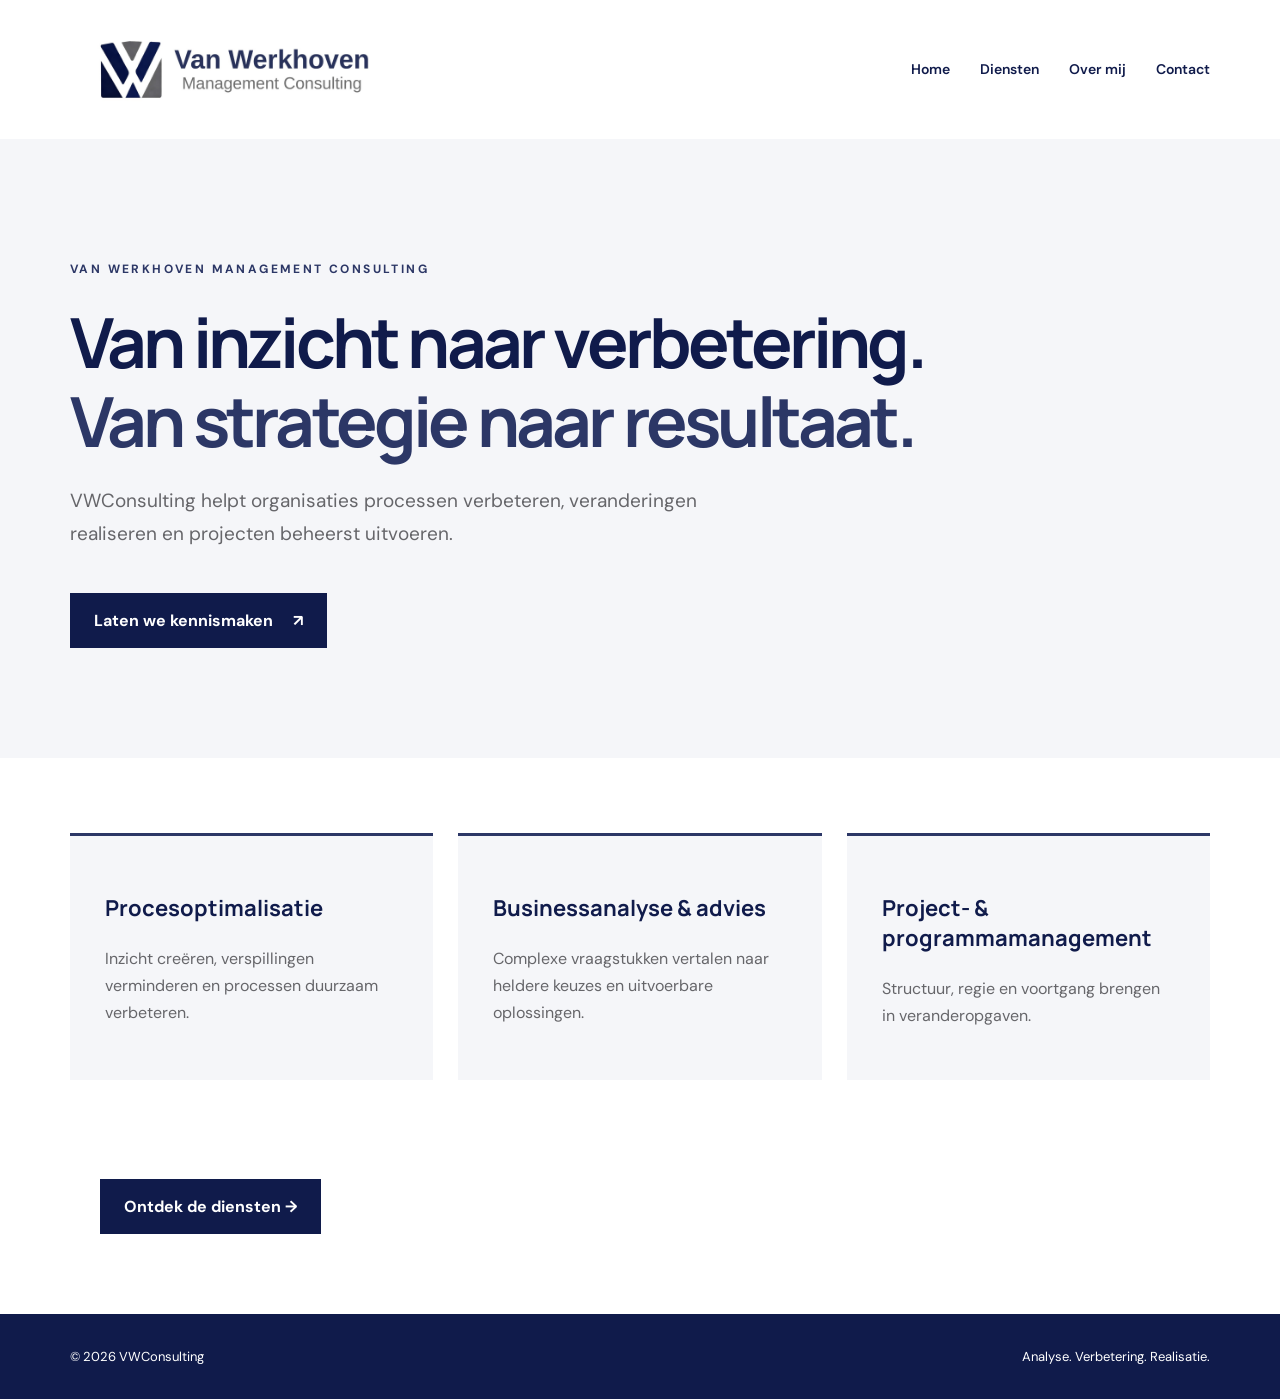
==== index.html @ 53235c84 "Eerste versie van de website vwconsulting.nl Co-Authored-By: Claude Opus 5.5 <noreply@anthropic.com>" ====
<!doctype html><html lang="nl"><head><meta charset="utf-8"><meta name="viewport" content="width=device-width,initial-scale=1"><meta name="description" content="VWConsulting helpt organisaties processen verbeteren, veranderingen realiseren en projecten beheerst uitvoeren."><title>Home | VWConsulting</title><link rel="stylesheet" href="assets/style.css"></head><body><header class="header"><a class="brand" href="index.html"><img class="brandlogo" src="assets/logo-vwconsulting.png" alt="Van Werkhoven Management Consulting"></a><button class="menu" aria-label="Menu openen" aria-expanded="false">☰</button><nav><a href="index.html">Home</a><a href="diensten.html">Diensten</a><a href="over-mij.html">Over mij</a><a href="contact.html">Contact</a></nav></header><main><section class="hero"><p class="eyebrow">VAN WERKHOVEN MANAGEMENT CONSULTING</p><h1>Van inzicht naar verbetering.<br><em>Van strategie naar resultaat.</em></h1><p class="lead">VWConsulting helpt organisaties processen verbeteren, veranderingen realiseren en projecten beheerst uitvoeren.</p><a class="button" href="contact.html">Laten we kennismaken <span>↗</span></a></section><section class="grid"><article><h3>Procesoptimalisatie</h3><p>Inzicht creëren, verspillingen verminderen en processen duurzaam verbeteren.</p></article><article><h3>Businessanalyse & advies</h3><p>Complexe vraagstukken vertalen naar heldere keuzes en uitvoerbare oplossingen.</p></article><article><h3>Project- & programmamanagement</h3><p>Structuur, regie en voortgang brengen in veranderopgaven.</p></article></section><p><a class="button" href="diensten.html">Ontdek de diensten →</a></p></main><footer><span>© <span id="year"></span> VWConsulting</span><span>Analyse. Verbetering. Realisatie.</span></footer><script src="assets/app.js"></script></body></html>
---- assets/style.css ----
@import url('https://fonts.googleapis.com/css2?family=DM+Sans:wght@400;500;600;700&family=Manrope:wght@400;500;600;700;800&display=swap');:root{--ink:#101b4b;--muted:#66666a;--accent:#2c3766;--bg:#f5f6f9}*{box-sizing:border-box}html{scroll-behavior:smooth}body{margin:0;color:var(--ink);background:white;font-family:"DM Sans",Arial,sans-serif}a{color:inherit;text-decoration:none}.header{max-width:1200px;margin:auto;padding:28px 30px;display:flex;align-items:center;justify-content:space-between;gap:24px}.brand{display:flex;align-items:center;gap:12px;font-weight:800;letter-spacing:.14em;font-size:15px}.brandmark{display:grid;place-items:center;width:49px;height:49px;background:var(--ink);color:#fff;font-size:20px;letter-spacing:-.08em}.brand small{display:block;letter-spacing:.06em;font-size:10px;font-weight:500;color:var(--muted);margin-top:4px}.header nav{display:flex;gap:30px;font-size:14px;font-weight:600}.header nav a:hover{color:var(--accent)}.menu{display:none}.hero{background:var(--bg);padding:110px max(30px,calc((100vw - 1140px)/2));min-height:550px}.eyebrow{font-size:12px;font-weight:700;letter-spacing:.2em;color:var(--accent)}h1,h2,h3{font-family:Manrope,Arial,sans-serif}h1{font-size:clamp(38px,5.4vw,76px);line-height:1.15;letter-spacing:-.055em;margin:25px 0}h1 em{font-style:normal;color:var(--accent)}.lead{font-size:19px;line-height:1.7;max-width:690px;color:var(--muted)}.button,button[type=submit]{display:inline-flex;gap:20px;align-items:center;background:var(--ink);color:white;border:0;padding:17px 24px;font-weight:700;margin-top:24px;cursor:pointer}.button:hover,button[type=submit]:hover{background:var(--accent)}.grid,.profile,.contact{max-width:1200px;margin:75px auto;padding:0 30px;display:grid;gap:25px}.grid{grid-template-columns:repeat(auto-fit,minmax(240px,1fr))}.grid article{padding:35px;background:var(--bg);border-top:3px solid var(--accent)}h3{font-size:22px}.grid p,.profile p,.contact p{line-height:1.7;color:var(--muted)}main>.button,main>p{max-width:1140px;margin:0 auto 80px;padding:0 30px}.profile,.contact{grid-template-columns:1fr 1fr;align-items:start}.placeholder{min-height:320px;display:grid;place-items:center;background:#dce5ea;color:var(--muted)}label{display:block;font-weight:600;margin-bottom:17px}input:not([type=checkbox]),textarea{display:block;width:100%;padding:14px;border:1px solid #b9c4cd;margin-top:8px;font:inherit}label.consent{font-size:13px;font-weight:400;display:flex;align-items:start;gap:8px}footer{background:var(--ink);color:white;padding:34px max(30px,calc((100vw - 1140px)/2));display:flex;justify-content:space-between;font-size:13px}@media(max-width:700px){.header{padding:20px}.menu{display:block;border:0;background:none;font-size:26px}.header nav{display:none;position:absolute;top:85px;left:0;right:0;background:white;z-index:3;padding:25px;flex-direction:column;box-shadow:0 12px 20px #0001}.header nav.open{display:flex}.hero{padding:70px 24px;min-height:0}.profile,.contact{grid-template-columns:1fr}footer{gap:15px;flex-direction:column}}
.brandlogo{display:block;width:min(330px,49vw);height:auto}.header{min-height:100px}@media(max-width:700px){.brandlogo{width:min(235px,65vw)}}
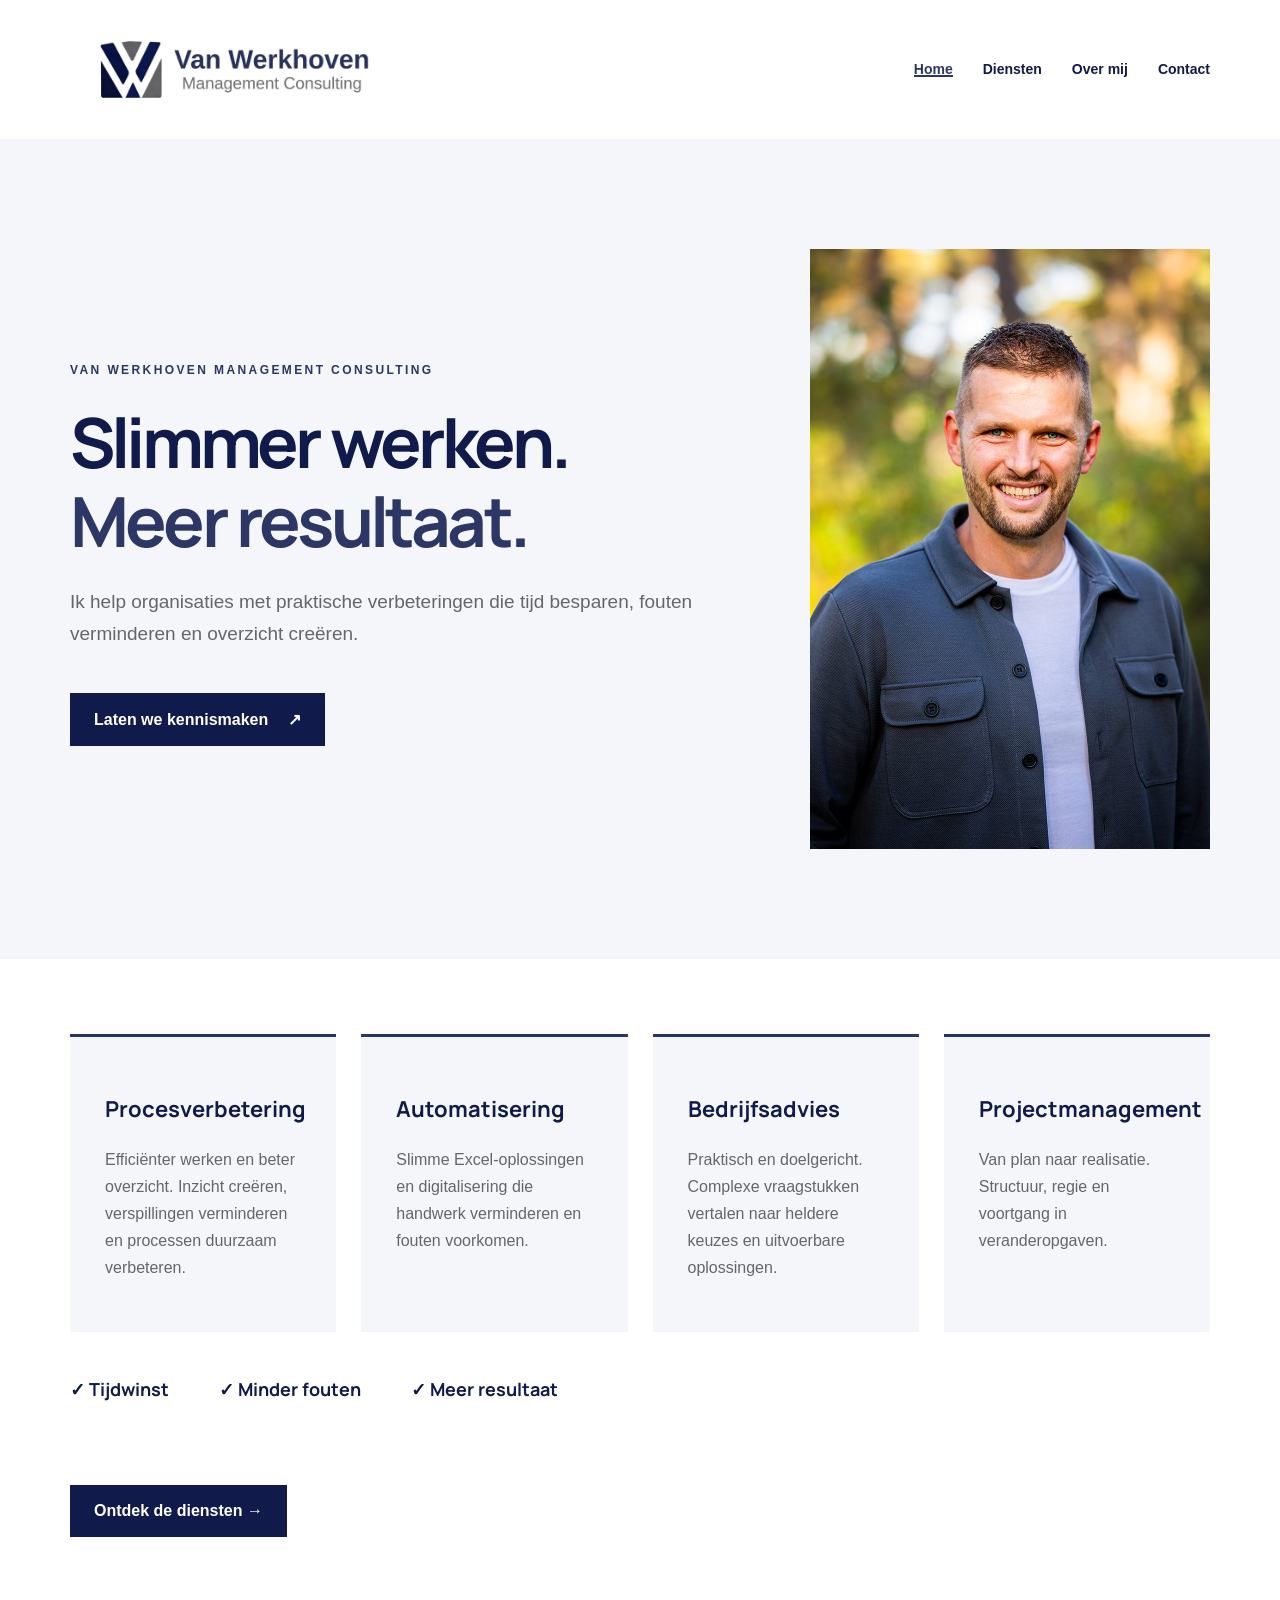
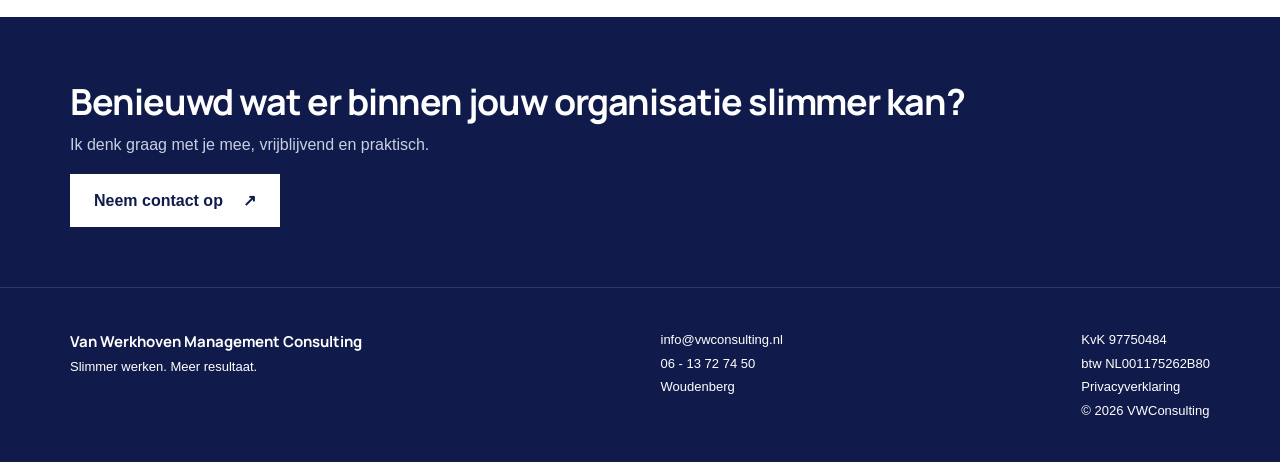
==== commit 87d26e25: "Profielfoto, advertentieteksten, bedrijfsgegevens, privacyverklaring en Web3Forms-formulier Co-Autho" ====
--- a/index.html
+++ b/index.html
@@ -1 +1,63 @@
-<!doctype html><html lang="nl"><head><meta charset="utf-8"><meta name="viewport" content="width=device-width,initial-scale=1"><meta name="description" content="VWConsulting helpt organisaties processen verbeteren, veranderingen realiseren en projecten beheerst uitvoeren."><title>Home | VWConsulting</title><link rel="stylesheet" href="assets/style.css"></head><body><header class="header"><a class="brand" href="index.html"><img class="brandlogo" src="assets/logo-vwconsulting.png" alt="Van Werkhoven Management Consulting"></a><button class="menu" aria-label="Menu openen" aria-expanded="false">☰</button><nav><a href="index.html">Home</a><a href="diensten.html">Diensten</a><a href="over-mij.html">Over mij</a><a href="contact.html">Contact</a></nav></header><main><section class="hero"><p class="eyebrow">VAN WERKHOVEN MANAGEMENT CONSULTING</p><h1>Van inzicht naar verbetering.<br><em>Van strategie naar resultaat.</em></h1><p class="lead">VWConsulting helpt organisaties processen verbeteren, veranderingen realiseren en projecten beheerst uitvoeren.</p><a class="button" href="contact.html">Laten we kennismaken <span>↗</span></a></section><section class="grid"><article><h3>Procesoptimalisatie</h3><p>Inzicht creëren, verspillingen verminderen en processen duurzaam verbeteren.</p></article><article><h3>Businessanalyse & advies</h3><p>Complexe vraagstukken vertalen naar heldere keuzes en uitvoerbare oplossingen.</p></article><article><h3>Project- & programmamanagement</h3><p>Structuur, regie en voortgang brengen in veranderopgaven.</p></article></section><p><a class="button" href="diensten.html">Ontdek de diensten →</a></p></main><footer><span>© <span id="year"></span> VWConsulting</span><span>Analyse. Verbetering. Realisatie.</span></footer><script src="assets/app.js"></script></body></html>+<!doctype html>
+<html lang="nl">
+<head>
+<meta charset="utf-8">
+<meta name="viewport" content="width=device-width,initial-scale=1">
+<meta name="description" content="Van Werkhoven Management Consulting helpt organisaties met praktische verbeteringen die tijd besparen, fouten verminderen en overzicht creëren.">
+<title>Home | VWConsulting</title>
+<link rel="stylesheet" href="assets/style.css">
+</head>
+<body>
+<header class="header">
+  <a class="brand" href="index.html"><img class="brandlogo" src="assets/logo-vwconsulting.png" alt="Van Werkhoven Management Consulting"></a>
+  <button class="menu" aria-label="Menu openen" aria-expanded="false">☰</button>
+  <nav><a href="index.html" aria-current="page">Home</a><a href="diensten.html">Diensten</a><a href="over-mij.html">Over mij</a><a href="contact.html">Contact</a></nav>
+</header>
+<main>
+<section class="hero hero-photo">
+  <div>
+    <p class="eyebrow">VAN WERKHOVEN MANAGEMENT CONSULTING</p>
+    <h1>Slimmer werken.<br><em>Meer resultaat.</em></h1>
+    <p class="lead">Ik help organisaties met praktische verbeteringen die tijd besparen, fouten verminderen en overzicht creëren.</p>
+    <a class="button" href="contact.html">Laten we kennismaken <span>↗</span></a>
+  </div>
+  <img class="portrait" src="assets/johan-van-werkhoven.jpg" alt="Johan van Werkhoven" width="800" height="1200">
+</section>
+<section class="grid">
+  <article><h3>Procesverbetering</h3><p>Efficiënter werken en beter overzicht. Inzicht creëren, verspillingen verminderen en processen duurzaam verbeteren.</p></article>
+  <article><h3>Automatisering</h3><p>Slimme Excel-oplossingen en digitalisering die handwerk verminderen en fouten voorkomen.</p></article>
+  <article><h3>Bedrijfsadvies</h3><p>Praktisch en doelgericht. Complexe vraagstukken vertalen naar heldere keuzes en uitvoerbare oplossingen.</p></article>
+  <article><h3>Projectmanagement</h3><p>Van plan naar realisatie. Structuur, regie en voortgang in veranderopgaven.</p></article>
+</section>
+<section class="benefits">
+  <span>✓ Tijdwinst</span><span>✓ Minder fouten</span><span>✓ Meer resultaat</span>
+</section>
+<p><a class="button" href="diensten.html">Ontdek de diensten →</a></p>
+<section class="cta">
+  <div>
+    <h2>Benieuwd wat er binnen jouw organisatie slimmer kan?</h2>
+    <p>Ik denk graag met je mee, vrijblijvend en praktisch.</p>
+  </div>
+  <a class="button light" href="contact.html">Neem contact op <span>↗</span></a>
+</section>
+</main>
+<footer>
+  <div class="footer-main">
+    <strong>Van Werkhoven Management Consulting</strong>
+    <span>Slimmer werken. Meer resultaat.</span>
+  </div>
+  <div class="footer-contact">
+    <a href="mailto:info@vwconsulting.nl">info@vwconsulting.nl</a>
+    <a href="tel:+31613727450">06 - 13 72 74 50</a>
+    <span>Woudenberg</span>
+  </div>
+  <div class="footer-legal">
+    <span>KvK 97750484</span>
+    <span>btw NL001175262B80</span>
+    <a href="privacy.html">Privacyverklaring</a>
+    <span>© <span id="year"></span> VWConsulting</span>
+  </div>
+</footer>
+<script src="assets/app.js"></script>
+</body>
+</html>
--- a/assets/style.css
+++ b/assets/style.css
@@ -1,2 +1,22 @@
-@import url('https://fonts.googleapis.com/css2?family=DM+Sans:wght@400;500;600;700&family=Manrope:wght@400;500;600;700;800&display=swap');:root{--ink:#101b4b;--muted:#66666a;--accent:#2c3766;--bg:#f5f6f9}*{box-sizing:border-box}html{scroll-behavior:smooth}body{margin:0;color:var(--ink);background:white;font-family:"DM Sans",Arial,sans-serif}a{color:inherit;text-decoration:none}.header{max-width:1200px;margin:auto;padding:28px 30px;display:flex;align-items:center;justify-content:space-between;gap:24px}.brand{display:flex;align-items:center;gap:12px;font-weight:800;letter-spacing:.14em;font-size:15px}.brandmark{display:grid;place-items:center;width:49px;height:49px;background:var(--ink);color:#fff;font-size:20px;letter-spacing:-.08em}.brand small{display:block;letter-spacing:.06em;font-size:10px;font-weight:500;color:var(--muted);margin-top:4px}.header nav{display:flex;gap:30px;font-size:14px;font-weight:600}.header nav a:hover{color:var(--accent)}.menu{display:none}.hero{background:var(--bg);padding:110px max(30px,calc((100vw - 1140px)/2));min-height:550px}.eyebrow{font-size:12px;font-weight:700;letter-spacing:.2em;color:var(--accent)}h1,h2,h3{font-family:Manrope,Arial,sans-serif}h1{font-size:clamp(38px,5.4vw,76px);line-height:1.15;letter-spacing:-.055em;margin:25px 0}h1 em{font-style:normal;color:var(--accent)}.lead{font-size:19px;line-height:1.7;max-width:690px;color:var(--muted)}.button,button[type=submit]{display:inline-flex;gap:20px;align-items:center;background:var(--ink);color:white;border:0;padding:17px 24px;font-weight:700;margin-top:24px;cursor:pointer}.button:hover,button[type=submit]:hover{background:var(--accent)}.grid,.profile,.contact{max-width:1200px;margin:75px auto;padding:0 30px;display:grid;gap:25px}.grid{grid-template-columns:repeat(auto-fit,minmax(240px,1fr))}.grid article{padding:35px;background:var(--bg);border-top:3px solid var(--accent)}h3{font-size:22px}.grid p,.profile p,.contact p{line-height:1.7;color:var(--muted)}main>.button,main>p{max-width:1140px;margin:0 auto 80px;padding:0 30px}.profile,.contact{grid-template-columns:1fr 1fr;align-items:start}.placeholder{min-height:320px;display:grid;place-items:center;background:#dce5ea;color:var(--muted)}label{display:block;font-weight:600;margin-bottom:17px}input:not([type=checkbox]),textarea{display:block;width:100%;padding:14px;border:1px solid #b9c4cd;margin-top:8px;font:inherit}label.consent{font-size:13px;font-weight:400;display:flex;align-items:start;gap:8px}footer{background:var(--ink);color:white;padding:34px max(30px,calc((100vw - 1140px)/2));display:flex;justify-content:space-between;font-size:13px}@media(max-width:700px){.header{padding:20px}.menu{display:block;border:0;background:none;font-size:26px}.header nav{display:none;position:absolute;top:85px;left:0;right:0;background:white;z-index:3;padding:25px;flex-direction:column;box-shadow:0 12px 20px #0001}.header nav.open{display:flex}.hero{padding:70px 24px;min-height:0}.profile,.contact{grid-template-columns:1fr}footer{gap:15px;flex-direction:column}}
+@font-face{font-family:"DM Sans";font-style:normal;font-weight:400 700;font-display:swap;src:url(fonts/dm-sans-latin.woff2) format("woff2")}@font-face{font-family:Manrope;font-style:normal;font-weight:400 800;font-display:swap;src:url(fonts/manrope-latin.woff2) format("woff2")}:root{--ink:#101b4b;--muted:#66666a;--accent:#2c3766;--bg:#f5f6f9}*{box-sizing:border-box}html{scroll-behavior:smooth}body{margin:0;color:var(--ink);background:white;font-family:"DM Sans",Arial,sans-serif}a{color:inherit;text-decoration:none}.header{max-width:1200px;margin:auto;padding:28px 30px;display:flex;align-items:center;justify-content:space-between;gap:24px}.brand{display:flex;align-items:center;gap:12px;font-weight:800;letter-spacing:.14em;font-size:15px}.brandmark{display:grid;place-items:center;width:49px;height:49px;background:var(--ink);color:#fff;font-size:20px;letter-spacing:-.08em}.brand small{display:block;letter-spacing:.06em;font-size:10px;font-weight:500;color:var(--muted);margin-top:4px}.header nav{display:flex;gap:30px;font-size:14px;font-weight:600}.header nav a:hover{color:var(--accent)}.menu{display:none}.hero{background:var(--bg);padding:110px max(30px,calc((100vw - 1140px)/2));min-height:550px}.eyebrow{font-size:12px;font-weight:700;letter-spacing:.2em;color:var(--accent)}h1,h2,h3{font-family:Manrope,Arial,sans-serif}h1{font-size:clamp(38px,5.4vw,76px);line-height:1.15;letter-spacing:-.055em;margin:25px 0}h1 em{font-style:normal;color:var(--accent)}.lead{font-size:19px;line-height:1.7;max-width:690px;color:var(--muted)}.button,button[type=submit]{display:inline-flex;font:inherit;font-weight:700;gap:20px;align-items:center;background:var(--ink);color:white;border:0;padding:17px 24px;font-weight:700;margin-top:24px;cursor:pointer}.button:hover,button[type=submit]:hover{background:var(--accent)}.grid,.profile,.contact{max-width:1200px;margin:75px auto;padding:0 30px;display:grid;gap:25px}.grid{grid-template-columns:repeat(auto-fit,minmax(240px,1fr))}.grid article{padding:35px;background:var(--bg);border-top:3px solid var(--accent)}h3{font-size:22px}.grid p,.profile p,.contact p{line-height:1.7;color:var(--muted)}main>.button,main>p{max-width:1200px;margin:0 auto 80px;padding:0 30px}.profile,.contact{grid-template-columns:1fr 1fr;align-items:start}.placeholder{min-height:320px;display:grid;place-items:center;background:#dce5ea;color:var(--muted)}label{display:block;font-weight:600;margin-bottom:17px}input:not([type=checkbox]),textarea{display:block;width:100%;padding:14px;border:1px solid #b9c4cd;margin-top:8px;font:inherit}label.consent{font-size:13px;font-weight:400;display:flex;align-items:start;gap:8px}footer{background:var(--ink);color:white;padding:40px max(30px,calc((100vw - 1140px)/2));display:flex;flex-wrap:wrap;justify-content:space-between;gap:24px 40px;font-size:13px;line-height:1.8}footer>div{display:flex;flex-direction:column}footer .footer-main strong{font-family:Manrope,Arial,sans-serif;font-size:15px}footer a:hover{text-decoration:underline}@media(max-width:700px){.header{padding:20px}.menu{display:block;border:0;background:none;font-size:26px}.header nav{display:none;position:absolute;top:85px;left:0;right:0;background:white;z-index:3;padding:25px;flex-direction:column;box-shadow:0 12px 20px #0001}.header nav.open{display:flex}.hero{padding:70px 24px;min-height:0}.profile,.contact{grid-template-columns:1fr}footer{gap:15px;flex-direction:column}}
 .brandlogo{display:block;width:min(330px,49vw);height:auto}.header{min-height:100px}@media(max-width:700px){.brandlogo{width:min(235px,65vw)}}
+
+.header nav a[aria-current=page]{color:var(--accent);box-shadow:inset 0 -2px 0 var(--accent)}
+.hero-photo{display:grid;grid-template-columns:1.4fr 1fr;gap:50px;align-items:center}
+.portrait{display:block;width:100%;height:auto;aspect-ratio:2/3;object-fit:cover}
+.hero-photo .portrait{max-width:400px;justify-self:end}
+.profile .portrait{max-width:440px}
+.benefits{max-width:1200px;margin:-30px auto 60px;padding:0 30px;display:flex;flex-wrap:wrap;gap:15px 50px;font-family:Manrope,Arial,sans-serif;font-weight:700;font-size:18px}
+.cta{background:var(--ink);color:white;padding:60px max(30px,calc((100vw - 1140px)/2));display:flex;flex-wrap:wrap;align-items:center;justify-content:space-between;gap:20px 40px;border-bottom:1px solid #ffffff22}
+.cta h2{font-size:clamp(26px,3vw,36px);margin:0 0 10px;letter-spacing:-.03em}.cta p{margin:0;color:#c9cfe2}
+.button.light{background:white;color:var(--ink);margin-top:0}.button.light:hover{background:#dfe3ef}
+.steps,.text{max-width:1200px;margin:75px auto;padding:0 30px}
+.steps ol{list-style:none;padding:0;display:grid;grid-template-columns:repeat(auto-fit,minmax(220px,1fr));gap:25px;counter-reset:s}
+.steps li{counter-increment:s;padding:28px;border-left:3px solid var(--accent);background:var(--bg);line-height:1.7;color:var(--muted)}
+.steps li strong{display:block;color:var(--ink);font-family:Manrope,Arial,sans-serif;font-size:19px}.steps li strong::before{content:counter(s) ". "}
+.text{max-width:820px}.text h2{font-size:22px;margin-top:40px}.text p{line-height:1.75;color:var(--muted)}.text a,.consent a,.details a{text-decoration:underline}
+.hero-small{min-height:0;padding-top:70px;padding-bottom:60px}
+.details{list-style:none;padding:0;margin:0 0 25px;line-height:2;color:var(--muted)}.details strong{color:var(--ink)}.details.small{font-size:14px}
+#formStatus.ok{color:#1d6b3a;font-weight:600}#formStatus.error{color:#a3262a;font-weight:600}
+button[type=submit][disabled]{opacity:.6;cursor:wait}
+@media(max-width:700px){.hero-photo{grid-template-columns:1fr}.hero-photo .portrait{justify-self:start;max-width:280px}.benefits{margin-top:-20px}}
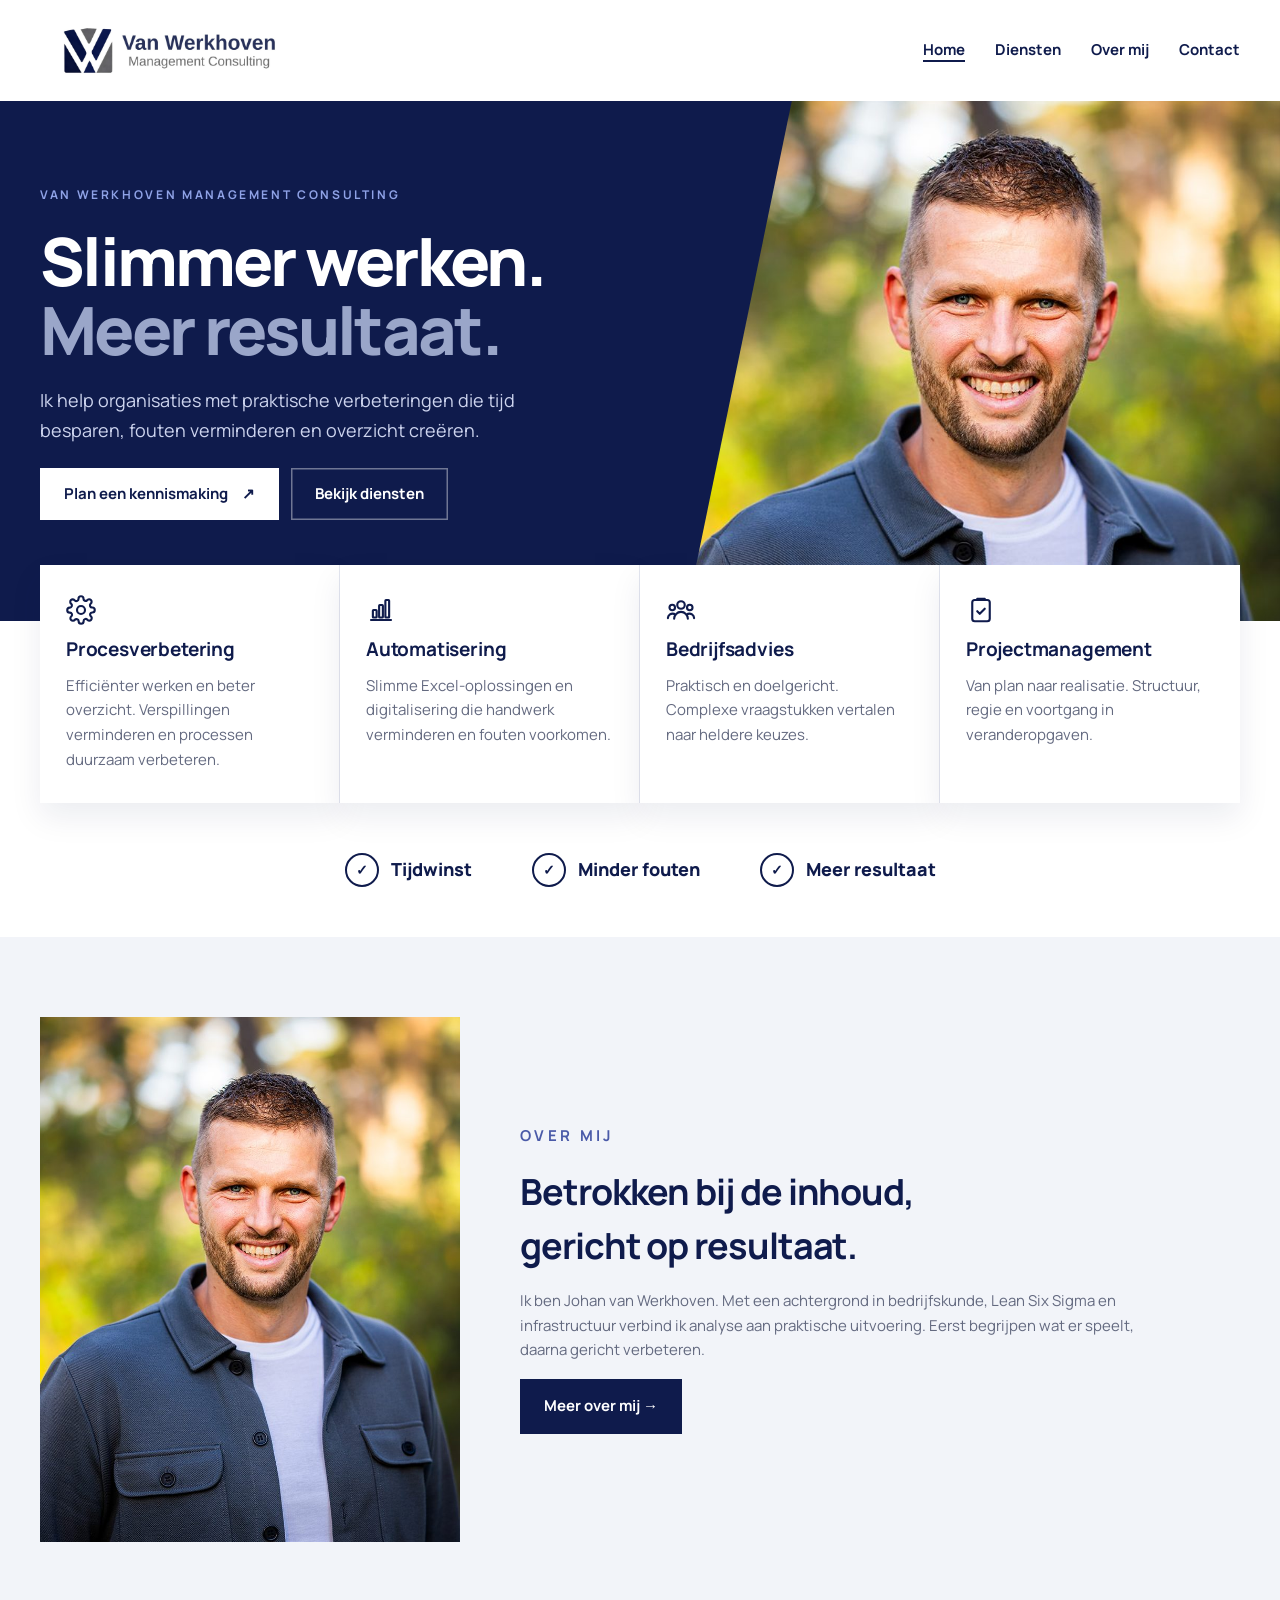
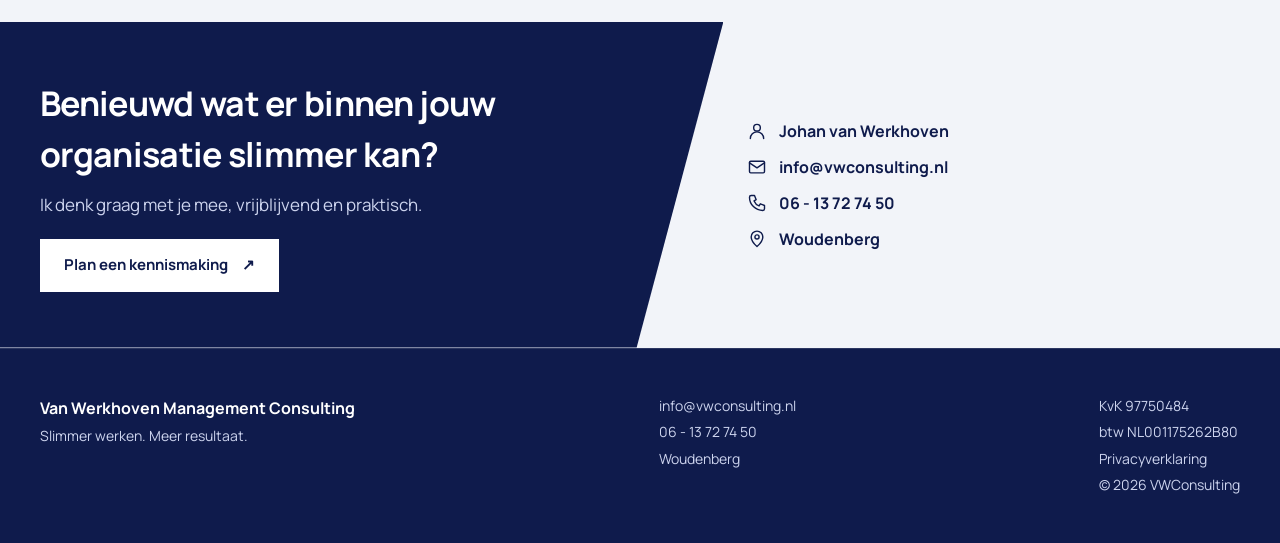
==== commit 800dc262: "Ontwerp omgezet naar variant Navy zakelijk Co-Authored-By: Claude Opus 5.5 <noreply@anthropic.com> C" ====
--- a/index.html
+++ b/index.html
@@ -5,53 +5,68 @@
 <meta name="viewport" content="width=device-width,initial-scale=1">
 <meta name="description" content="Van Werkhoven Management Consulting helpt organisaties met praktische verbeteringen die tijd besparen, fouten verminderen en overzicht creëren.">
 <title>Home | VWConsulting</title>
+<link rel="preload" href="assets/fonts/manrope-latin.woff2" as="font" type="font/woff2" crossorigin>
 <link rel="stylesheet" href="assets/style.css">
 </head>
 <body>
 <header class="header">
-  <a class="brand" href="index.html"><img class="brandlogo" src="assets/logo-vwconsulting.png" alt="Van Werkhoven Management Consulting"></a>
+  <a class="brand" href="index.html"><img class="brandlogo" src="assets/logo-vwconsulting.png" alt="Van Werkhoven Management Consulting" width="1536" height="384"></a>
   <button class="menu" aria-label="Menu openen" aria-expanded="false">☰</button>
   <nav><a href="index.html" aria-current="page">Home</a><a href="diensten.html">Diensten</a><a href="over-mij.html">Over mij</a><a href="contact.html">Contact</a></nav>
 </header>
 <main>
-<section class="hero hero-photo">
-  <div>
+<section class="hero">
+  <div class="txt">
     <p class="eyebrow">VAN WERKHOVEN MANAGEMENT CONSULTING</p>
     <h1>Slimmer werken.<br><em>Meer resultaat.</em></h1>
     <p class="lead">Ik help organisaties met praktische verbeteringen die tijd besparen, fouten verminderen en overzicht creëren.</p>
-    <a class="button" href="contact.html">Laten we kennismaken <span>↗</span></a>
+    <div class="btns"><a class="button" href="contact.html">Plan een kennismaking <span>↗</span></a><a class="button ghost" href="diensten.html">Bekijk diensten</a></div>
   </div>
-  <img class="portrait" src="assets/johan-van-werkhoven.jpg" alt="Johan van Werkhoven" width="800" height="1200">
+  <div class="hero-photo" role="img" aria-label="Johan van Werkhoven"></div>
 </section>
-<section class="grid">
-  <article><h3>Procesverbetering</h3><p>Efficiënter werken en beter overzicht. Inzicht creëren, verspillingen verminderen en processen duurzaam verbeteren.</p></article>
-  <article><h3>Automatisering</h3><p>Slimme Excel-oplossingen en digitalisering die handwerk verminderen en fouten voorkomen.</p></article>
-  <article><h3>Bedrijfsadvies</h3><p>Praktisch en doelgericht. Complexe vraagstukken vertalen naar heldere keuzes en uitvoerbare oplossingen.</p></article>
-  <article><h3>Projectmanagement</h3><p>Van plan naar realisatie. Structuur, regie en voortgang in veranderopgaven.</p></article>
+<section class="services">
+  <article><svg class="icon" viewBox="0 0 24 24" fill="none" stroke="currentColor" stroke-width="1.7" stroke-linecap="round" stroke-linejoin="round" aria-hidden="true"><circle cx="12" cy="12" r="3.2"/><path d="M19.4 15a1.7 1.7 0 0 0 .3 1.8l.1.1a2 2 0 1 1-2.8 2.8l-.1-.1a1.7 1.7 0 0 0-1.8-.3 1.7 1.7 0 0 0-1 1.5V21a2 2 0 1 1-4 0v-.1a1.7 1.7 0 0 0-1.1-1.5 1.7 1.7 0 0 0-1.8.3l-.1.1a2 2 0 1 1-2.8-2.8l.1-.1a1.7 1.7 0 0 0 .3-1.8 1.7 1.7 0 0 0-1.5-1H3a2 2 0 1 1 0-4h.1a1.7 1.7 0 0 0 1.5-1.1 1.7 1.7 0 0 0-.3-1.8l-.1-.1a2 2 0 1 1 2.8-2.8l.1.1a1.7 1.7 0 0 0 1.8.3H9a1.7 1.7 0 0 0 1-1.5V3a2 2 0 1 1 4 0v.1a1.7 1.7 0 0 0 1 1.5 1.7 1.7 0 0 0 1.8-.3l.1-.1a2 2 0 1 1 2.8 2.8l-.1.1a1.7 1.7 0 0 0-.3 1.8V9a1.7 1.7 0 0 0 1.5 1H21a2 2 0 1 1 0 4h-.1a1.7 1.7 0 0 0-1.5 1z"/></svg><h3>Procesverbetering</h3><p>Efficiënter werken en beter overzicht. Verspillingen verminderen en processen duurzaam verbeteren.</p></article>
+  <article><svg class="icon" viewBox="0 0 24 24" fill="none" stroke="currentColor" stroke-width="1.7" stroke-linecap="round" stroke-linejoin="round" aria-hidden="true"><path d="M4 20h16"/><rect x="5.5" y="12" width="3" height="6" rx=".5"/><rect x="10.5" y="8" width="3" height="10" rx=".5"/><rect x="15.5" y="4" width="3" height="14" rx=".5"/></svg><h3>Automatisering</h3><p>Slimme Excel-oplossingen en digitalisering die handwerk verminderen en fouten voorkomen.</p></article>
+  <article><svg class="icon" viewBox="0 0 24 24" fill="none" stroke="currentColor" stroke-width="1.7" stroke-linecap="round" stroke-linejoin="round" aria-hidden="true"><circle cx="12" cy="8" r="3"/><circle cx="5" cy="10" r="2.2"/><circle cx="19" cy="10" r="2.2"/><path d="M6.5 19a5.5 5.5 0 0 1 11 0M1.5 18.5a3.8 3.8 0 0 1 5-3.4M22.5 18.5a3.8 3.8 0 0 0-5-3.4"/></svg><h3>Bedrijfsadvies</h3><p>Praktisch en doelgericht. Complexe vraagstukken vertalen naar heldere keuzes.</p></article>
+  <article><svg class="icon" viewBox="0 0 24 24" fill="none" stroke="currentColor" stroke-width="1.7" stroke-linecap="round" stroke-linejoin="round" aria-hidden="true"><rect x="5" y="4" width="14" height="17" rx="2"/><path d="M9 4V3h6v1M9 13l2 2 4-4"/></svg><h3>Projectmanagement</h3><p>Van plan naar realisatie. Structuur, regie en voortgang in veranderopgaven.</p></article>
 </section>
-<section class="benefits">
-  <span>✓ Tijdwinst</span><span>✓ Minder fouten</span><span>✓ Meer resultaat</span>
+<section class="benefits"><span>Tijdwinst</span><span>Minder fouten</span><span>Meer resultaat</span></section>
+<section class="section alt">
+  <div class="about">
+    <img src="assets/johan-van-werkhoven.jpg" alt="Johan van Werkhoven" width="800" height="1200" loading="lazy">
+    <div class="prose">
+      <p class="eyebrow" style="color:#4a5aa8">OVER MIJ</p>
+      <h2>Betrokken bij de inhoud, gericht op resultaat.</h2>
+      <p>Ik ben Johan van Werkhoven. Met een achtergrond in bedrijfskunde, Lean Six Sigma en infrastructuur verbind ik analyse aan praktische uitvoering. Eerst begrijpen wat er speelt, daarna gericht verbeteren.</p>
+      <p><a class="button" href="over-mij.html">Meer over mij →</a></p>
+    </div>
+  </div>
 </section>
-<p><a class="button" href="diensten.html">Ontdek de diensten →</a></p>
 <section class="cta">
-  <div>
+  <div class="l">
     <h2>Benieuwd wat er binnen jouw organisatie slimmer kan?</h2>
     <p>Ik denk graag met je mee, vrijblijvend en praktisch.</p>
+    <a class="button" href="contact.html">Plan een kennismaking <span>↗</span></a>
   </div>
-  <a class="button light" href="contact.html">Neem contact op <span>↗</span></a>
+  <ul class="contactlist">
+    <li><svg class="icon" viewBox="0 0 24 24" fill="none" stroke="currentColor" stroke-width="1.7" stroke-linecap="round" stroke-linejoin="round" aria-hidden="true"><circle cx="12" cy="8" r="4"/><path d="M4 21a8 8 0 0 1 16 0"/></svg>Johan van Werkhoven</li>
+    <li><svg class="icon" viewBox="0 0 24 24" fill="none" stroke="currentColor" stroke-width="1.7" stroke-linecap="round" stroke-linejoin="round" aria-hidden="true"><rect x="3" y="5" width="18" height="14" rx="1.5"/><path d="m3 7 9 6 9-6"/></svg><a href="mailto:info@vwconsulting.nl">info@vwconsulting.nl</a></li>
+    <li><svg class="icon" viewBox="0 0 24 24" fill="none" stroke="currentColor" stroke-width="1.7" stroke-linecap="round" stroke-linejoin="round" aria-hidden="true"><path d="M5 3h4l2 5-2.5 1.5a11 11 0 0 0 6 6L16 13l5 2v4a2 2 0 0 1-2 2A16 16 0 0 1 3 5a2 2 0 0 1 2-2z"/></svg><a href="tel:+31613727450">06 - 13 72 74 50</a></li>
+    <li><svg class="icon" viewBox="0 0 24 24" fill="none" stroke="currentColor" stroke-width="1.7" stroke-linecap="round" stroke-linejoin="round" aria-hidden="true"><path d="M12 21s-7-6.2-7-11.5a7 7 0 0 1 14 0C19 14.8 12 21 12 21z"/><circle cx="12" cy="9.5" r="2.5"/></svg>Woudenberg</li>
+  </ul>
 </section>
 </main>
 <footer>
-  <div class="footer-main">
+  <div>
     <strong>Van Werkhoven Management Consulting</strong>
     <span>Slimmer werken. Meer resultaat.</span>
   </div>
-  <div class="footer-contact">
+  <div>
     <a href="mailto:info@vwconsulting.nl">info@vwconsulting.nl</a>
     <a href="tel:+31613727450">06 - 13 72 74 50</a>
     <span>Woudenberg</span>
   </div>
-  <div class="footer-legal">
+  <div>
     <span>KvK 97750484</span>
     <span>btw NL001175262B80</span>
     <a href="privacy.html">Privacyverklaring</a>
--- a/assets/style.css
+++ b/assets/style.css
@@ -1,22 +1,134 @@
-@font-face{font-family:"DM Sans";font-style:normal;font-weight:400 700;font-display:swap;src:url(fonts/dm-sans-latin.woff2) format("woff2")}@font-face{font-family:Manrope;font-style:normal;font-weight:400 800;font-display:swap;src:url(fonts/manrope-latin.woff2) format("woff2")}:root{--ink:#101b4b;--muted:#66666a;--accent:#2c3766;--bg:#f5f6f9}*{box-sizing:border-box}html{scroll-behavior:smooth}body{margin:0;color:var(--ink);background:white;font-family:"DM Sans",Arial,sans-serif}a{color:inherit;text-decoration:none}.header{max-width:1200px;margin:auto;padding:28px 30px;display:flex;align-items:center;justify-content:space-between;gap:24px}.brand{display:flex;align-items:center;gap:12px;font-weight:800;letter-spacing:.14em;font-size:15px}.brandmark{display:grid;place-items:center;width:49px;height:49px;background:var(--ink);color:#fff;font-size:20px;letter-spacing:-.08em}.brand small{display:block;letter-spacing:.06em;font-size:10px;font-weight:500;color:var(--muted);margin-top:4px}.header nav{display:flex;gap:30px;font-size:14px;font-weight:600}.header nav a:hover{color:var(--accent)}.menu{display:none}.hero{background:var(--bg);padding:110px max(30px,calc((100vw - 1140px)/2));min-height:550px}.eyebrow{font-size:12px;font-weight:700;letter-spacing:.2em;color:var(--accent)}h1,h2,h3{font-family:Manrope,Arial,sans-serif}h1{font-size:clamp(38px,5.4vw,76px);line-height:1.15;letter-spacing:-.055em;margin:25px 0}h1 em{font-style:normal;color:var(--accent)}.lead{font-size:19px;line-height:1.7;max-width:690px;color:var(--muted)}.button,button[type=submit]{display:inline-flex;font:inherit;font-weight:700;gap:20px;align-items:center;background:var(--ink);color:white;border:0;padding:17px 24px;font-weight:700;margin-top:24px;cursor:pointer}.button:hover,button[type=submit]:hover{background:var(--accent)}.grid,.profile,.contact{max-width:1200px;margin:75px auto;padding:0 30px;display:grid;gap:25px}.grid{grid-template-columns:repeat(auto-fit,minmax(240px,1fr))}.grid article{padding:35px;background:var(--bg);border-top:3px solid var(--accent)}h3{font-size:22px}.grid p,.profile p,.contact p{line-height:1.7;color:var(--muted)}main>.button,main>p{max-width:1200px;margin:0 auto 80px;padding:0 30px}.profile,.contact{grid-template-columns:1fr 1fr;align-items:start}.placeholder{min-height:320px;display:grid;place-items:center;background:#dce5ea;color:var(--muted)}label{display:block;font-weight:600;margin-bottom:17px}input:not([type=checkbox]),textarea{display:block;width:100%;padding:14px;border:1px solid #b9c4cd;margin-top:8px;font:inherit}label.consent{font-size:13px;font-weight:400;display:flex;align-items:start;gap:8px}footer{background:var(--ink);color:white;padding:40px max(30px,calc((100vw - 1140px)/2));display:flex;flex-wrap:wrap;justify-content:space-between;gap:24px 40px;font-size:13px;line-height:1.8}footer>div{display:flex;flex-direction:column}footer .footer-main strong{font-family:Manrope,Arial,sans-serif;font-size:15px}footer a:hover{text-decoration:underline}@media(max-width:700px){.header{padding:20px}.menu{display:block;border:0;background:none;font-size:26px}.header nav{display:none;position:absolute;top:85px;left:0;right:0;background:white;z-index:3;padding:25px;flex-direction:column;box-shadow:0 12px 20px #0001}.header nav.open{display:flex}.hero{padding:70px 24px;min-height:0}.profile,.contact{grid-template-columns:1fr}footer{gap:15px;flex-direction:column}}
-.brandlogo{display:block;width:min(330px,49vw);height:auto}.header{min-height:100px}@media(max-width:700px){.brandlogo{width:min(235px,65vw)}}
+@font-face{font-family:Manrope;font-style:normal;font-weight:400 800;font-display:swap;src:url(fonts/manrope-latin.woff2) format("woff2")}
 
-.header nav a[aria-current=page]{color:var(--accent);box-shadow:inset 0 -2px 0 var(--accent)}
-.hero-photo{display:grid;grid-template-columns:1.4fr 1fr;gap:50px;align-items:center}
-.portrait{display:block;width:100%;height:auto;aspect-ratio:2/3;object-fit:cover}
-.hero-photo .portrait{max-width:400px;justify-self:end}
-.profile .portrait{max-width:440px}
-.benefits{max-width:1200px;margin:-30px auto 60px;padding:0 30px;display:flex;flex-wrap:wrap;gap:15px 50px;font-family:Manrope,Arial,sans-serif;font-weight:700;font-size:18px}
-.cta{background:var(--ink);color:white;padding:60px max(30px,calc((100vw - 1140px)/2));display:flex;flex-wrap:wrap;align-items:center;justify-content:space-between;gap:20px 40px;border-bottom:1px solid #ffffff22}
-.cta h2{font-size:clamp(26px,3vw,36px);margin:0 0 10px;letter-spacing:-.03em}.cta p{margin:0;color:#c9cfe2}
-.button.light{background:white;color:var(--ink);margin-top:0}.button.light:hover{background:#dfe3ef}
-.steps,.text{max-width:1200px;margin:75px auto;padding:0 30px}
-.steps ol{list-style:none;padding:0;display:grid;grid-template-columns:repeat(auto-fit,minmax(220px,1fr));gap:25px;counter-reset:s}
-.steps li{counter-increment:s;padding:28px;border-left:3px solid var(--accent);background:var(--bg);line-height:1.7;color:var(--muted)}
-.steps li strong{display:block;color:var(--ink);font-family:Manrope,Arial,sans-serif;font-size:19px}.steps li strong::before{content:counter(s) ". "}
-.text{max-width:820px}.text h2{font-size:22px;margin-top:40px}.text p{line-height:1.75;color:var(--muted)}.text a,.consent a,.details a{text-decoration:underline}
-.hero-small{min-height:0;padding-top:70px;padding-bottom:60px}
-.details{list-style:none;padding:0;margin:0 0 25px;line-height:2;color:var(--muted)}.details strong{color:var(--ink)}.details.small{font-size:14px}
-#formStatus.ok{color:#1d6b3a;font-weight:600}#formStatus.error{color:#a3262a;font-weight:600}
+:root{--navy:#0f1b4c;--navy-2:#1a2a6b;--soft:#cdd4ee;--eyebrow:#8fa2e6;--muted:#646a80;--line:#e3e6ef;--bg:#f2f4f9;--wrap:1200px;--pad:max(24px,calc((100vw - var(--wrap))/2))}
+*{box-sizing:border-box}
+html{scroll-behavior:smooth}
+body{margin:0;color:var(--navy);background:#fff;font-family:Manrope,Arial,sans-serif;line-height:1.5}
+a{color:inherit;text-decoration:none}
+img{max-width:100%}
+h1,h2,h3,p{margin:0}
+h1,h2{text-wrap:balance}
+:focus-visible{outline:2px solid var(--eyebrow);outline-offset:3px}
+
+/* Header */
+.header{display:flex;align-items:center;justify-content:space-between;gap:24px;padding:18px var(--pad);min-height:96px;position:relative}
+.brandlogo{display:block;width:min(260px,55vw);height:auto}
+.header nav{display:flex;gap:30px;font-size:15px;font-weight:700}
+.header nav a:hover,.header nav a[aria-current=page]{box-shadow:inset 0 -2px 0 var(--navy)}
+.menu{display:none;border:0;background:none;font-size:28px;color:var(--navy);cursor:pointer}
+
+/* Hero: navy band, optional diagonal photo */
+.hero{background:var(--navy);color:#fff;display:grid;grid-template-columns:1.15fr 1fr;min-height:520px}
+.hero .txt{padding:72px 48px 88px var(--pad);display:flex;flex-direction:column;justify-content:center;gap:22px}
+.hero.plain{grid-template-columns:1fr;min-height:0}
+.hero.plain .txt{padding:80px var(--pad) 90px}
+.hero.small .txt{padding:60px var(--pad) 64px}
+.eyebrow{font-size:12px;letter-spacing:.22em;font-weight:700;color:var(--eyebrow)}
+h1{font-size:clamp(38px,5.2vw,68px);line-height:1.04;letter-spacing:-.04em;font-weight:800}
+h1 em{font-style:normal;color:#9aa6c9}
+.lead{font-size:18px;line-height:1.65;color:var(--soft);max-width:540px}
+.hero-photo{background:url(johan-van-werkhoven.jpg) center 20%/cover no-repeat;clip-path:polygon(18% 0,100% 0,100% 100%,0 100%)}
+.btns{display:flex;flex-wrap:wrap;gap:12px}
+.button,button[type=submit]{display:inline-flex;gap:14px;align-items:center;padding:15px 24px;font:inherit;font-weight:700;font-size:15px;background:var(--navy);color:#fff;border:0;cursor:pointer}
+.button:hover,button[type=submit]:hover{background:var(--navy-2)}
+.hero .button{background:#fff;color:var(--navy)}
+.hero .button:hover{background:#e4e8f5}
+.hero .button.ghost{background:none;color:#fff;box-shadow:inset 0 0 0 1.5px #ffffff66}
+.hero .button.ghost:hover{box-shadow:inset 0 0 0 1.5px #fff}
+
+/* Services: white cards overlapping the hero */
+.services{display:grid;grid-template-columns:repeat(4,1fr);padding:0 var(--pad);margin-top:-56px;position:relative}
+.services article{background:#fff;padding:30px 26px;border-right:1px solid var(--line);box-shadow:0 14px 30px #0f1b4c14;display:grid;gap:10px;align-content:start}
+.services article:last-child{border-right:0}
+.services.flat{margin-top:70px;grid-template-columns:repeat(auto-fit,minmax(260px,1fr));gap:20px}
+.services.flat article{border:1px solid var(--line);box-shadow:none;border-top:3px solid var(--navy)}
+.icon{width:30px;height:30px;color:var(--navy)}
+h3{font-size:19px;letter-spacing:-.01em}
+.services p,.prose p{font-size:15px;line-height:1.65;color:var(--muted)}
+
+/* Benefits */
+.benefits{display:flex;flex-wrap:wrap;justify-content:center;gap:16px 60px;padding:50px var(--pad);font-weight:800;font-size:18px}
+.benefits span{display:flex;align-items:center;gap:12px}
+.benefits span::before{content:"✓";display:grid;place-items:center;width:30px;height:30px;border:2px solid var(--navy);border-radius:50%;font-size:14px}
+.more{padding:0 var(--pad) 70px;text-align:center}
+
+/* Sections */
+.section{padding:80px var(--pad)}
+.section.alt{background:var(--bg)}
+.section h2{font-size:clamp(26px,3vw,36px);letter-spacing:-.03em;margin-bottom:28px}
+.steps{list-style:none;margin:0;padding:0;display:grid;grid-template-columns:repeat(4,1fr);gap:20px;counter-reset:s}
+.steps li{counter-increment:s;background:#fff;padding:26px;border-left:3px solid var(--navy);line-height:1.6;color:var(--muted);font-size:15px}
+.steps strong{display:block;color:var(--navy);font-size:18px;margin-bottom:4px}
+.steps strong::before{content:counter(s) ". "}
+
+/* About */
+.about{display:grid;grid-template-columns:minmax(0,420px) 1fr;gap:60px;align-items:center}
+.about img{display:block;width:100%;height:auto;aspect-ratio:4/5;object-fit:cover;object-position:center 20%}
+.prose{display:grid;gap:16px;max-width:640px}
+.prose h2{margin-bottom:0}
+.facts{list-style:none;margin:0;padding:0;display:grid;gap:10px;font-weight:700}
+.facts li{display:flex;gap:10px;align-items:center}
+.facts li::before{content:"✓";display:grid;place-items:center;flex:none;width:24px;height:24px;border:2px solid var(--navy);border-radius:50%;font-size:11px}
+
+/* CTA band: navy diagonal + contact details */
+.cta{display:grid;grid-template-columns:1.3fr 1fr;background:var(--bg)}
+.cta .l{background:var(--navy);color:#fff;padding:56px 80px 56px var(--pad);clip-path:polygon(0 0,100% 0,88% 100%,0 100%);display:grid;gap:12px;align-content:center}
+.cta h2{font-size:clamp(24px,2.8vw,34px);letter-spacing:-.02em}
+.cta .l p{color:var(--soft);font-size:17px}
+.cta .l .button{background:#fff;color:var(--navy);justify-self:start;margin-top:10px}
+.contactlist{list-style:none;margin:0;padding:40px var(--pad) 40px 24px;display:grid;gap:12px;align-content:center;font-weight:700;font-size:16px}
+.contactlist li{display:flex;gap:12px;align-items:center}
+.contactlist svg{width:20px;height:20px;flex:none}
+.contactlist a:hover{text-decoration:underline}
+
+/* Contact page */
+.contact{display:grid;grid-template-columns:1.2fr 1fr;gap:60px;padding:80px var(--pad);align-items:start}
+label{display:block;font-weight:700;margin-bottom:18px}
+input:not([type=checkbox]),textarea{display:block;width:100%;padding:14px;border:1px solid #b9c4d6;margin-top:8px;font:inherit;font-weight:500;color:var(--navy)}
+input:focus,textarea:focus{outline:2px solid var(--navy);outline-offset:0}
+label.consent{font-size:14px;font-weight:500;display:flex;align-items:start;gap:10px;color:var(--muted)}
+label.consent a{text-decoration:underline}
+.contact aside{background:var(--bg);padding:34px;display:grid;gap:18px}
+.contact aside .contactlist{padding:0}
+.legal{font-size:14px;color:var(--muted);line-height:1.8}
+#formStatus{margin-top:14px}
+#formStatus.ok{color:#1d6b3a;font-weight:700}
+#formStatus.error{color:#a3262a;font-weight:700}
 button[type=submit][disabled]{opacity:.6;cursor:wait}
-@media(max-width:700px){.hero-photo{grid-template-columns:1fr}.hero-photo .portrait{justify-self:start;max-width:280px}.benefits{margin-top:-20px}}
+
+/* Privacy text */
+.text{max-width:820px;padding:70px var(--pad)}
+.text h2{font-size:22px;margin:36px 0 8px}
+.text p{line-height:1.75;color:var(--muted)}
+.text a{text-decoration:underline}
+
+/* Footer */
+footer{background:var(--navy);color:#fff;padding:44px var(--pad);display:flex;flex-wrap:wrap;justify-content:space-between;gap:24px 40px;font-size:14px;line-height:1.9;border-top:1px solid #ffffff1f}
+footer>div{display:flex;flex-direction:column}
+footer strong{font-size:16px}
+footer span,footer a{color:var(--soft)}
+footer a:hover{color:#fff;text-decoration:underline}
+
+@media(max-width:900px){
+  .services{grid-template-columns:1fr 1fr;margin-top:0;padding-top:30px;gap:14px}
+  .services article{border:1px solid var(--line);box-shadow:none}
+  .steps{grid-template-columns:1fr 1fr}
+  .about,.contact{grid-template-columns:1fr;gap:36px}
+  .about img{max-width:320px}
+}
+@media(max-width:700px){
+  .header{min-height:80px}
+  .menu{display:block}
+  .header nav{display:none;position:absolute;top:100%;left:0;right:0;background:#fff;z-index:5;padding:20px 24px;flex-direction:column;gap:18px;box-shadow:0 12px 20px #0f1b4c22}
+  .header nav.open{display:flex}
+  .hero{grid-template-columns:1fr;min-height:0}
+  .hero-photo{min-height:340px;order:-1;clip-path:polygon(0 10%,100% 0,100% 100%,0 100%)}
+  .hero .txt,.hero.plain .txt{padding:44px 24px 56px}
+  .benefits{justify-content:flex-start;gap:14px 30px}
+  .cta{grid-template-columns:1fr}
+  .cta .l{clip-path:none;padding:44px 24px}
+  .contactlist{padding:32px 24px}
+  .section,.contact{padding:56px 24px}
+}
+@media(max-width:460px){.services,.steps{grid-template-columns:1fr}}
+@media(prefers-reduced-motion:reduce){html{scroll-behavior:auto}}
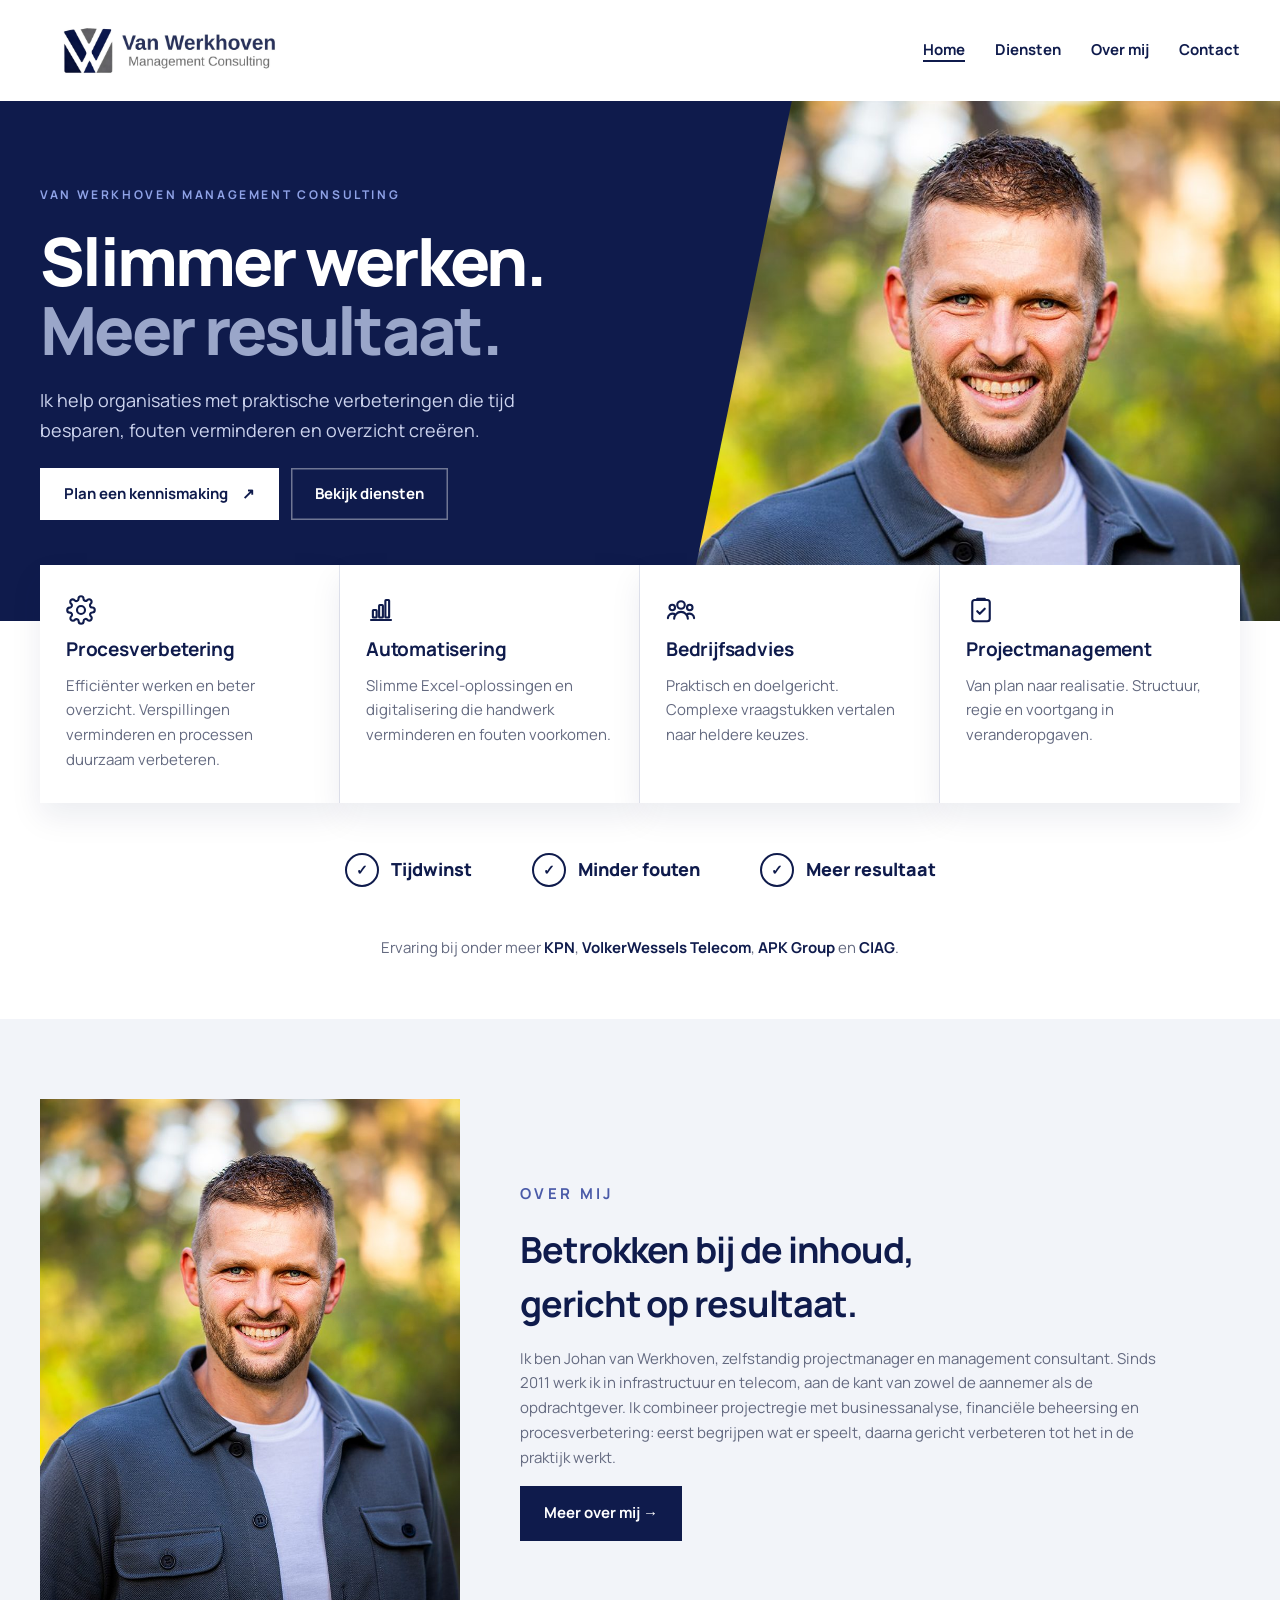
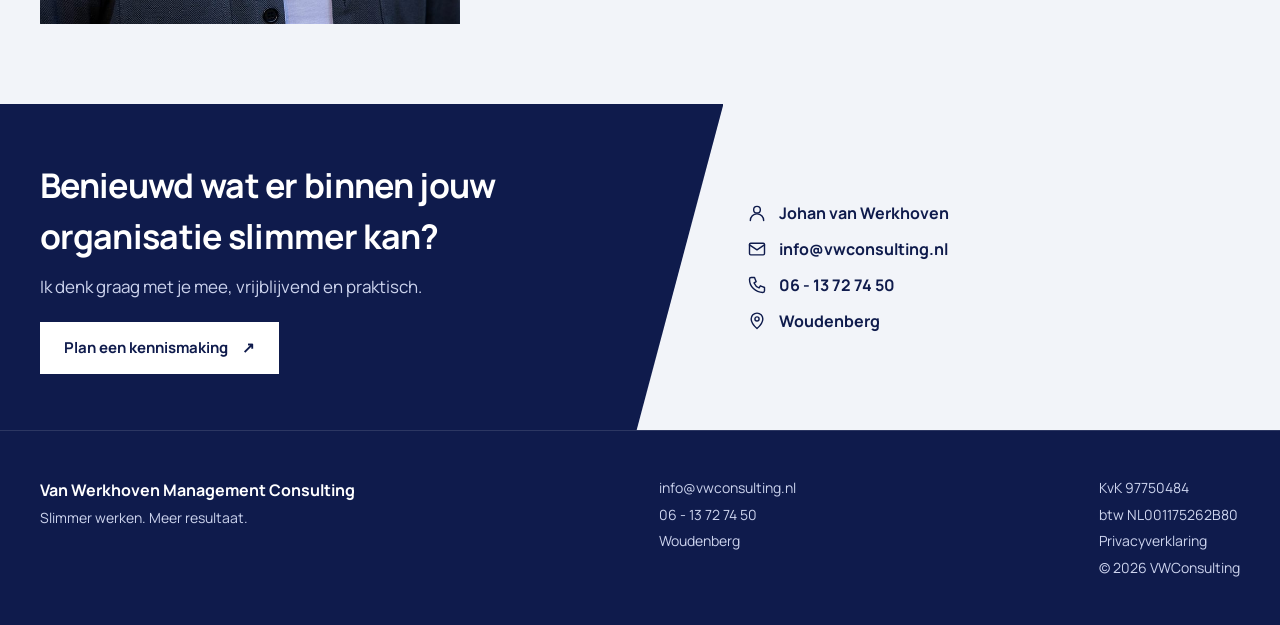
==== commit f6d2af08: "Cv-inhoud verwerkt op Over mij: expertise, resultaten, loopbaan en opleiding Co-Authored-By: Claude " ====
--- a/index.html
+++ b/index.html
@@ -31,13 +31,14 @@
   <article><svg class="icon" viewBox="0 0 24 24" fill="none" stroke="currentColor" stroke-width="1.7" stroke-linecap="round" stroke-linejoin="round" aria-hidden="true"><rect x="5" y="4" width="14" height="17" rx="2"/><path d="M9 4V3h6v1M9 13l2 2 4-4"/></svg><h3>Projectmanagement</h3><p>Van plan naar realisatie. Structuur, regie en voortgang in veranderopgaven.</p></article>
 </section>
 <section class="benefits"><span>Tijdwinst</span><span>Minder fouten</span><span>Meer resultaat</span></section>
+<p class="clients">Ervaring bij onder meer <strong>KPN</strong>, <strong>VolkerWessels Telecom</strong>, <strong>APK Group</strong> en <strong>CIAG</strong>.</p>
 <section class="section alt">
   <div class="about">
     <img src="assets/johan-van-werkhoven.jpg" alt="Johan van Werkhoven" width="800" height="1200" loading="lazy">
     <div class="prose">
       <p class="eyebrow" style="color:#4a5aa8">OVER MIJ</p>
       <h2>Betrokken bij de inhoud, gericht op resultaat.</h2>
-      <p>Ik ben Johan van Werkhoven. Met een achtergrond in bedrijfskunde, Lean Six Sigma en infrastructuur verbind ik analyse aan praktische uitvoering. Eerst begrijpen wat er speelt, daarna gericht verbeteren.</p>
+      <p>Ik ben Johan van Werkhoven, zelfstandig projectmanager en management consultant. Sinds 2011 werk ik in infrastructuur en telecom, aan de kant van zowel de aannemer als de opdrachtgever. Ik combineer projectregie met businessanalyse, financiële beheersing en procesverbetering: eerst begrijpen wat er speelt, daarna gericht verbeteren tot het in de praktijk werkt.</p>
       <p><a class="button" href="over-mij.html">Meer over mij →</a></p>
     </div>
   </div>
--- a/assets/style.css
+++ b/assets/style.css
@@ -131,4 +131,34 @@
   .section,.contact{padding:56px 24px}
 }
 @media(max-width:460px){.services,.steps{grid-template-columns:1fr}}
+/* Over mij: stats, cards, cases, timeline */
+.stats{display:grid;grid-template-columns:repeat(4,1fr);padding:0 var(--pad);margin-top:-48px;position:relative}
+.stats div{background:#fff;padding:26px;box-shadow:0 14px 30px #0f1b4c14;border-right:1px solid var(--line);display:grid;gap:4px}
+.stats div:last-child{border-right:0}
+.stats strong{font-size:24px;letter-spacing:-.02em}
+.stats span{font-size:14px;color:var(--muted)}
+.prose.wide{max-width:760px}
+.grid3{display:grid;grid-template-columns:repeat(3,1fr);gap:20px}
+.grid3 article{background:#fff;padding:26px;border-top:3px solid var(--navy);display:grid;gap:8px;align-content:start}
+.grid3 p,.cases p,.timeline li{font-size:15px;line-height:1.65;color:var(--muted)}
+.cases{display:grid;grid-template-columns:1fr 1fr;gap:20px}
+.cases article{border:1px solid var(--line);padding:30px;display:grid;gap:10px;align-content:start}
+.cases .tag{font-size:12px;letter-spacing:.12em;text-transform:uppercase;font-weight:700;color:#4a5aa8}
+.split{display:grid;grid-template-columns:1.4fr 1fr;gap:60px;align-items:start}
+.timeline{list-style:none;margin:0;padding:0;border-left:2px solid var(--line)}
+.timeline li{position:relative;padding:0 0 22px 26px}
+.timeline li::before{content:"";position:absolute;left:-7px;top:6px;width:12px;height:12px;border-radius:50%;background:var(--navy)}
+.timeline span{display:block;font-size:13px;font-weight:700;color:#4a5aa8}
+.timeline strong{display:block;color:var(--navy);font-size:16px}
+.note{margin-top:24px;font-size:15px;color:var(--muted)}
+.note a{text-decoration:underline;font-weight:700;color:var(--navy)}
+.clients{padding:0 var(--pad) 60px;text-align:center;color:var(--muted);font-size:15px}
+.clients strong{color:var(--navy)}
+@media(max-width:900px){
+  .stats{grid-template-columns:1fr 1fr;margin-top:0;padding-top:30px;gap:14px}
+  .stats div{border:1px solid var(--line);box-shadow:none}
+  .grid3{grid-template-columns:1fr 1fr}
+  .cases,.split{grid-template-columns:1fr;gap:36px}
+}
+@media(max-width:460px){.grid3,.stats{grid-template-columns:1fr}}
 @media(prefers-reduced-motion:reduce){html{scroll-behavior:auto}}
